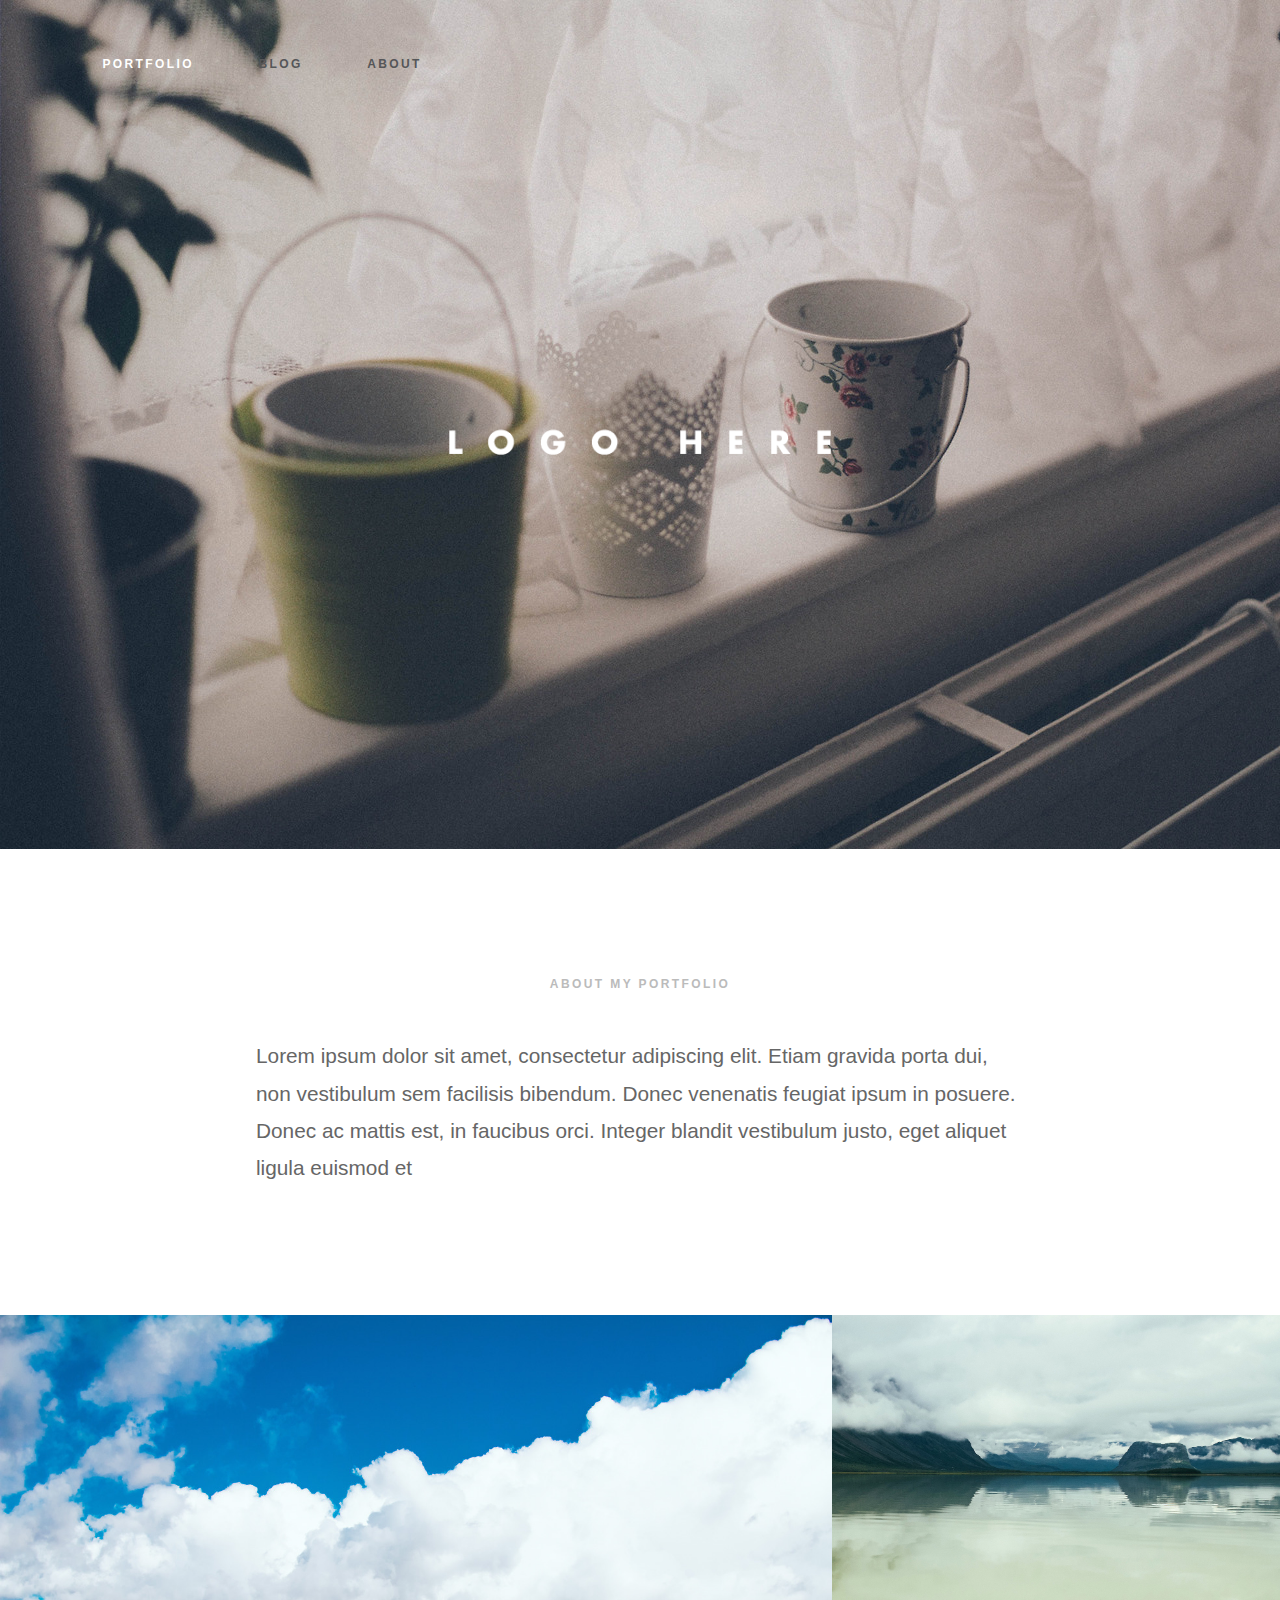
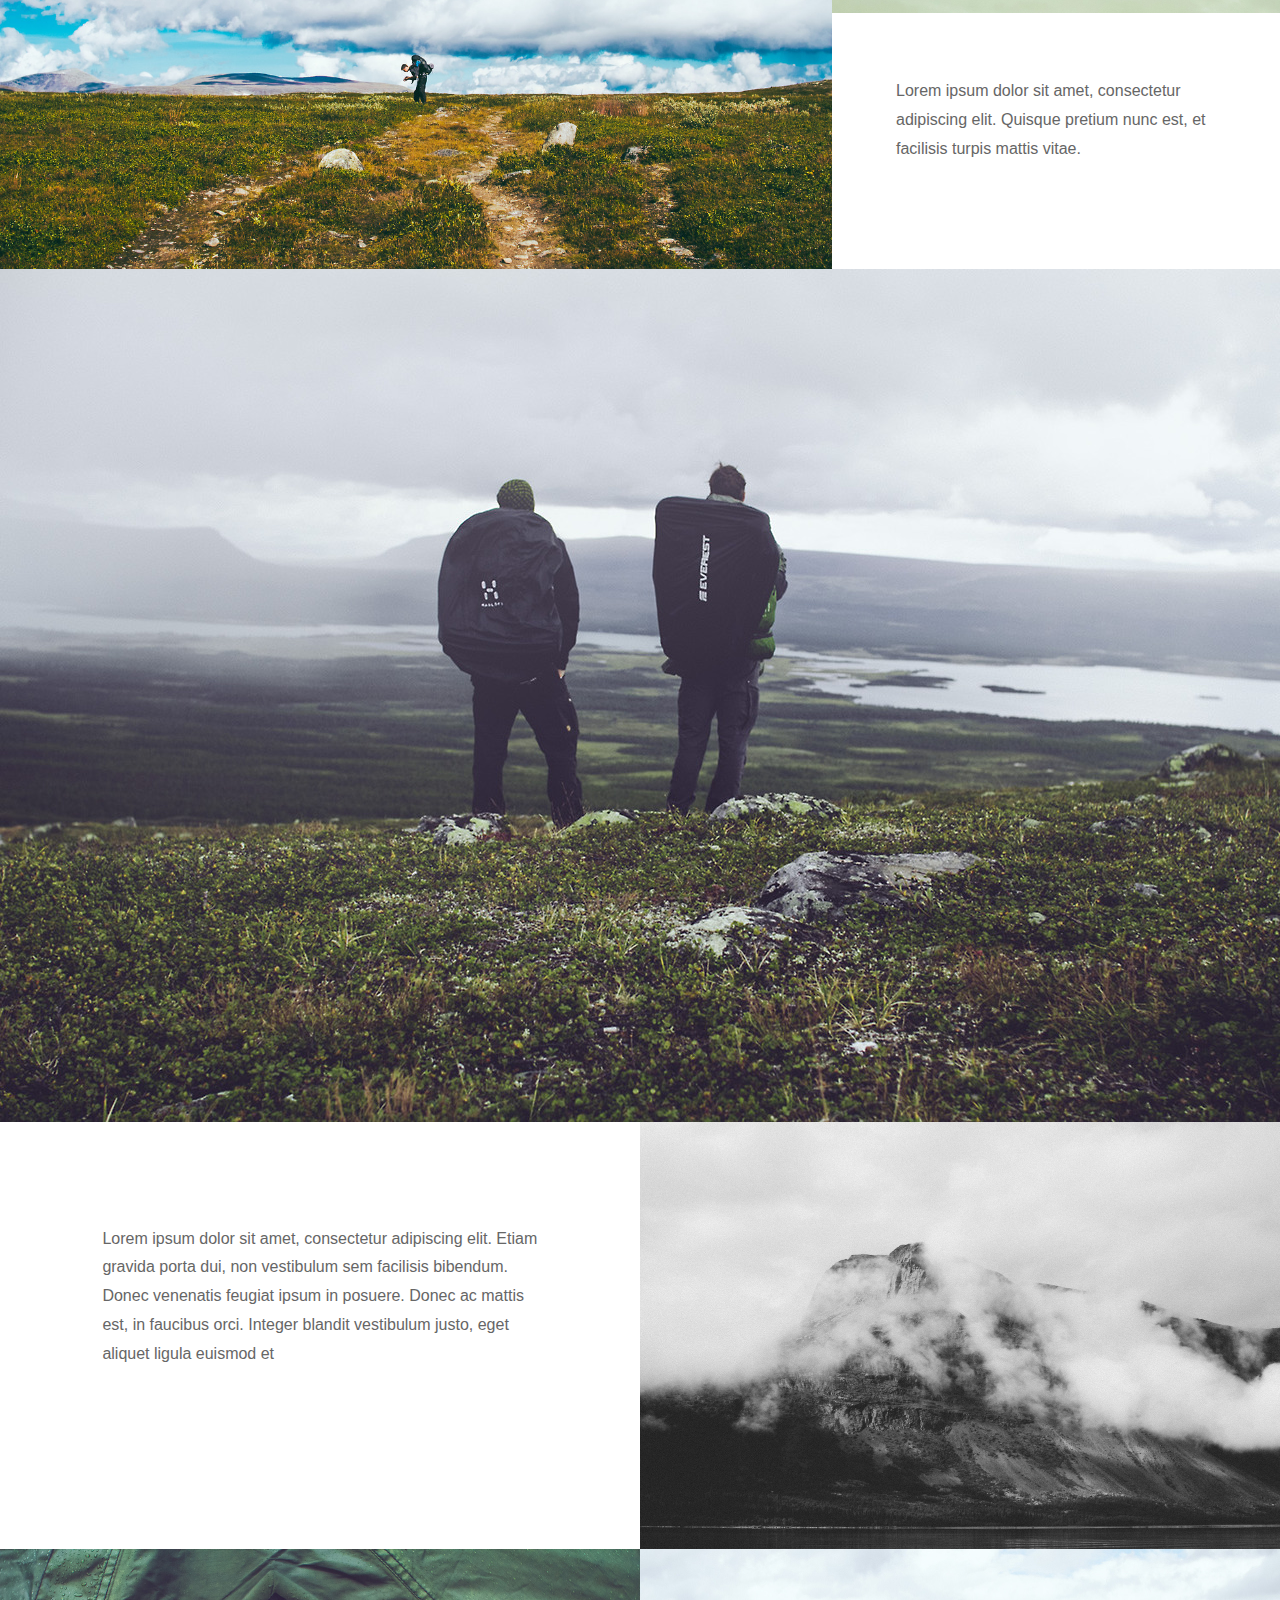
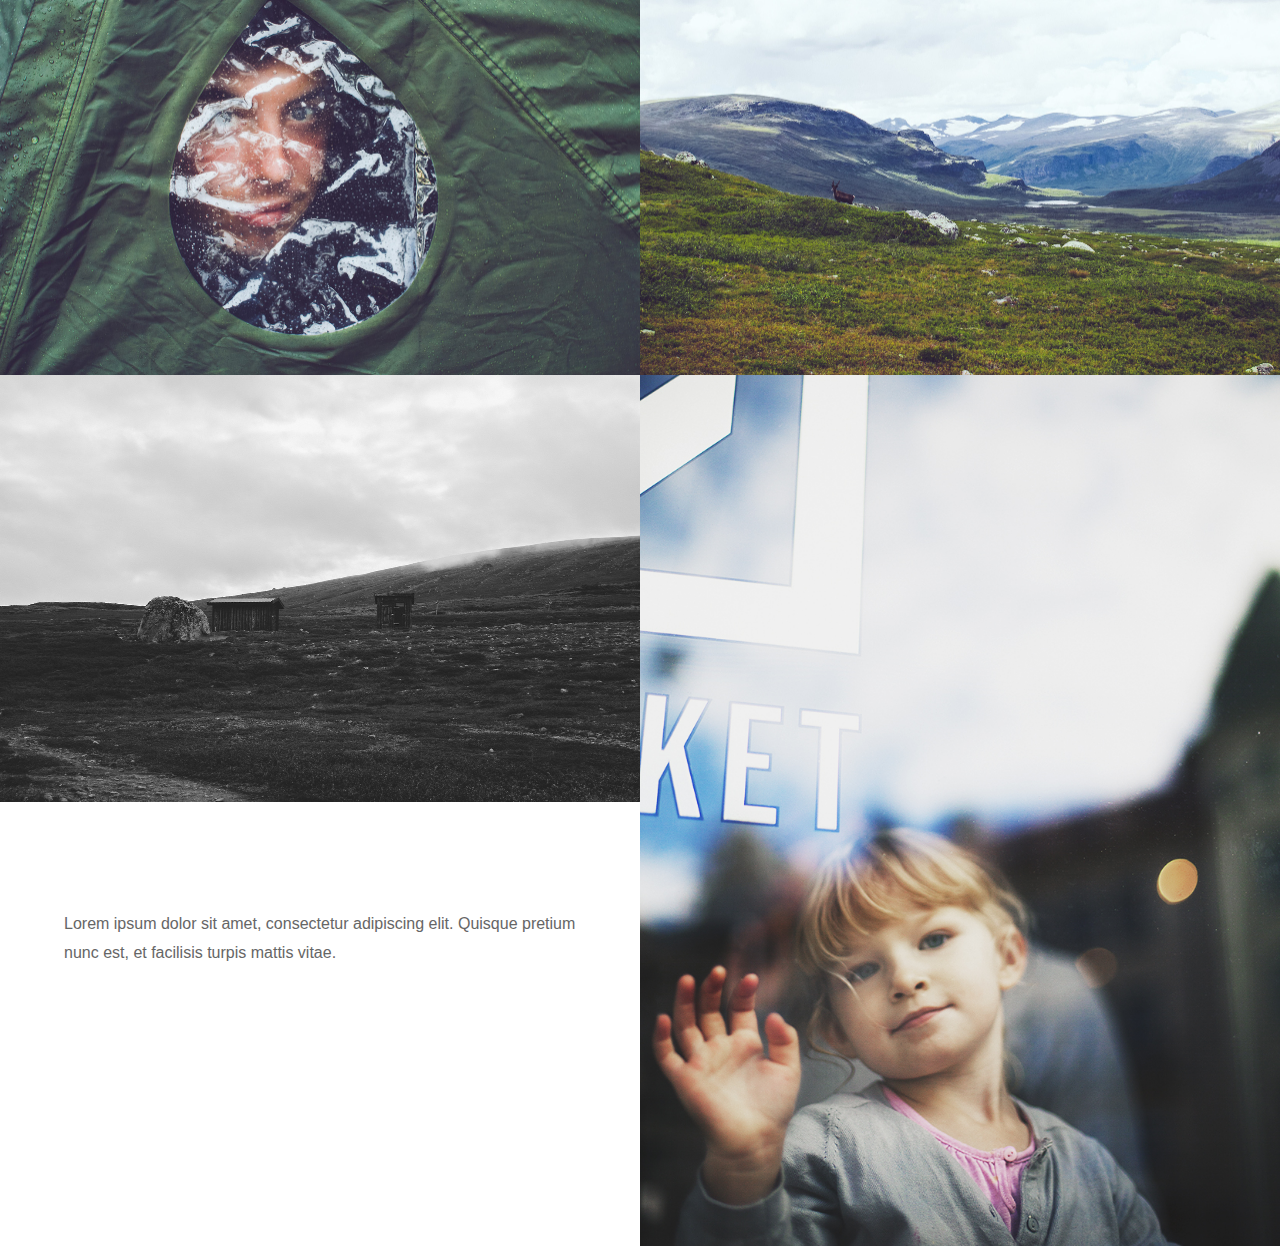
==== index.html @ d321130f "Revert 3227ead..3ee3bfa" ====
<!doctype html>
<html lang="en">
<head>
  <meta charset="utf-8">
  <title>Test</title>
  <meta name="description" content="">
  <meta name="author" content="">
  <link rel="stylesheet" href="css/style.css">
  <link rel="shortcut icon" href="">
  <link rel="apple-touch-icon" href="">
  <link rel="apple-touch-icon" sizes="72x72" href="">
  <link rel="apple-touch-icon" sizes="114x114" href="">
  <!--[if lt IE 9]>
  <script src="http://html5shiv.googlecode.com/svn/trunk/html5.js"></script>
  <![endif]-->
  <meta name="viewport" content="width=device-width" />
</head>
<body>

<nav id="site-navigation" class="main-navigation">
<ul class="nav-menu">
<li><a href="#" class="on">Portfolio</a></li>
<li><a href="#">Blog</a></li>
<li><a href="#">About</a></li>
</ul>
</nav><!-- #site-navigation -->


<div class="floatinglogo">
	<img src="img/logo.png" width="400" height="auto">
</div>


<img class="single" src="img/1.jpg">

<div class="text-full">
<h2>About my portfolio</h2>
<p>
Lorem ipsum dolor sit amet, consectetur adipiscing elit. Etiam gravida porta dui, non vestibulum sem facilisis bibendum. Donec venenatis feugiat ipsum in posuere. Donec ac mattis est, in faucibus orci. Integer blandit vestibulum justo, eget aliquet ligula euismod et
</p>
</div>

<div class="twothirds">
<img src="img/2.jpg">
</div>

<div class="onethird">
<img src="img/3.jpg">
</div>


<div class="text-onethird">
<p>Lorem ipsum dolor sit amet, consectetur adipiscing elit. Quisque pretium nunc est, et facilisis turpis mattis vitae. </p>
</div>

<img class="single" src="img/4.jpg">

<div class="text-half">
<p>
Lorem ipsum dolor sit amet, consectetur adipiscing elit. Etiam gravida porta dui, non vestibulum sem facilisis bibendum. Donec venenatis feugiat ipsum in posuere. Donec ac mattis est, in faucibus orci. Integer blandit vestibulum justo, eget aliquet ligula euismod et	
</p>
</div>


<div class="half">
<img src="img/5.jpg">
</div>
<div class="half">
<img src="img/6.jpg">
</div>
<div class="half">
<img src="img/7.jpg">
</div>
<div class="half">
<img src="img/8.jpg">
</div>

<div class="half">
<img src="img/9.jpg">
</div>

<div class="text-half2">
<p>Lorem ipsum dolor sit amet, consectetur adipiscing elit. Quisque pretium nunc est, et facilisis turpis mattis vitae. </p>
</div>

<script type="text/javascript" src="js/jquery-1.10.2.min.js"></script>
<script type="text/javascript">
$(".floatinglogo").delay(1000).animate({"opacity": "1"}, 700);

$(document).ready(function(){
    $(window).scroll(function(){
        if ($(window).scrollTop() > 50){
						$('.floatinglogo').stop().animate({'opacity':'0'},400);
        }
		else if ($(window).scrollTop() < 50){
						$('.floatinglogo').stop().animate({'opacity':'1'},200);
        }
    });
    
});
</script>

</body>
</html>
---- css/style.css ----
html, body, div, span, applet, object, iframe,
h1, h2, h3, h4, h5, h6, p, blockquote, pre,
a, abbr, acronym, address, big, cite, code,
del, dfn, em, font, ins, kbd, q, s, samp,
small, strike, strong, sub, sup, tt, var,
dl, dt, dd, ol, ul, li,
fieldset, form, label, legend,
table, caption, tbody, tfoot, thead, tr, th, td {
	border: 0;
	font-family: inherit;
	font-size: 100%;
	font-style: inherit;
	font-weight: inherit;
	margin: 0;
	outline: 0;
	padding: 0;
	vertical-align: baseline;
}
:focus {/* remember to define focus styles! */
	outline: 0;
}
body {
	font: 100% 'Helvetica Neue', Helvetica, Arial, sans-serif;
	color: #666;
	padding: 0 0em;
}

article, aside, details, figcaption, figure,
footer, header, hgroup, menu, nav, section {
	display: block;
}


/* =Global
----------------------------------------------- */

body, input, textarea {
	color: #666;
	border: 0;
}

ol, ul {
	list-style: none;
}
a img {
	border: 0;
}

img { max-width: 100%; height: auto; vertical-align:bottom; } 

/* Headings */
h1,h2,h3,h4,h5,h6 {
	clear: both;
} 

h1 {
	font-family: Helvetica, sans-serif;
	text-transform: uppercase;
	letter-spacing: 0.08em;
	text-align: left;
	color: #d7ec95;
	font-size: 170%;
	margin: 0 0 0.4em 0;
}

h2 {
	text-decoration: none;
	font-weight: bold;
	letter-spacing: 0.2em;
	font-size: 12px;
	color: #bbb;
	margin: 0% 0 6% 0;	
	text-transform: uppercase;
	text-align: center;
}


p {
	font-size: 100%;
	line-height: 1.8em;
	padding: 0 0em;
	margin: 0;
}

ul {
	list-style: none;
	}

span {
	font-size: 1em;
	color: #999; /* #bfbfbf */
}

.clear { clear: both;}


/* ----------------------- Links ----------------------- */

a {
	color: #cbab3d; /* gold */
	text-decoration: none;
}
a:focus,
a:active,
a:hover {
	color: #000;
	text-decoration: none;
}


/* ----------------------- Content ----------------------- */

.single {
	width: 100%;
	margin: 0;
}
.onethird {
	width: 35%;
	margin: 0;
	float: left;
}
.twothirds {
	width: 65%;
	margin: 0;
	float: left;
}
.half {
	width: 50%;
	margin: 0;
	float: left;
}


.text-full {
  height: auto;
  width: 60%;
  margin: 0 auto;
  clear: both;
  padding: 10% 0;
  font-size: 130%;
}

.text-onethird {
  height: 200px;
  width: 35%;
  padding: 5%;
  float: left;
}

.text-half {
  height: 300px;
  width: 50%;
  background-color: transparent;
  padding: 8%;
  float: left;
}

.text-center {
  width: 80%;
  height: 30%;
  overflow: auto;
  margin: auto;
  position: absolute;
  top: 0; left: 0; bottom: 0; right: 0;
}

.text-half2 {
	margin: -400px 0 0 0;
	height: 300px;
	width: 50%;
	padding: 5%;
	float: left;
	background-color: transparent;
}


/* ----------------------- Logo ----------------------- */

.floatinglogo {
	position: absolute;
	margin: -48px 0 0 -200px; /* -16.8% */
	top: 48%;
	left: 50%;
    animation: fadein 2s;
    -moz-animation: fadein 2s; /* Firefox */
    -webkit-animation: fadein 2s; /* Safari and Chrome */
    -o-animation: fadein 2s; /* Opera */

}
@keyframes fadein {
    from {
        opacity:0;
    }
    to {
        opacity:1;
    }
}
@-moz-keyframes fadein { /* Firefox */
    from {
        opacity:0;
    }
    to {
        opacity:1;
    }
}
@-webkit-keyframes fadein { /* Safari and Chrome */
    from {
        opacity:0;
    }
    to {
        opacity:1;
    }
}
@-o-keyframes fadein { /* Opera */
    from {
        opacity:0;
    }
    to {
        opacity: 1;
    }
}

	
/* ----------------------- Navigation ----------------------- */


.main-navigation {
		position: absolute;
		top: 6%;
		left: 8%;
		margin: 0 auto;
		width: auto;
		}

	.main-navigation ul.nav-menu,
	.main-navigation div.nav-menu > ul {
		border-bottom: 0px solid #ededed;
		border-top: 0px solid #ededed;
		display: inline-block !important;
		text-align: left;
		width: 100%;
	}
	.main-navigation ul {
		margin: 0;
		text-indent: 0;
	}
	.main-navigation li a,
	.main-navigation li {
		display: inline-block;
		text-decoration: none;
		font-weight: bold;
		font-family: helvetica, arial, "Open Sans", sans-serif;
		letter-spacing: 0.2em;
		font-size: 12px;
	}
	.main-navigation li a {
		border-bottom: 0;
		color: #555658;  
		text-transform: uppercase;
		white-space: nowrap;
		-o-transition:.25s;
		-ms-transition:.25s;
		-moz-transition:.25s;
		-webkit-transition:.25s;
	}
	.main-navigation li a:hover {
		color: #fff;
	}
	
	.main-navigation li a.on	 {
	color: #fff;
	}
	
	.main-navigation li {
		margin: 0 60px 0 0;
		position: relative;
	}
	.main-navigation li ul {
		display: none;
		margin: 0;
		padding: 0;
		position: absolute;
		top: 100%;
		z-index: 1;
	}
	.main-navigation li ul ul {
		top: 0;
		left: 100%;
	}
	.main-navigation ul li:hover > ul {
		border-left: 0;
		display: block;
	}
	.main-navigation li ul li a {
		display: block;
		padding: 8px 10px;
		padding: 0.571428571rem 0.714285714rem;
		width: 180px;
		width: 12.85714286rem;
		white-space: normal;
	}
	.main-navigation li ul li a:hover {
		background: #e3e3e3;
		color: #444;
	}
	.main-navigation .current-menu-item > a,
	.main-navigation .current-menu-ancestor > a,
	.main-navigation .current_page_item > a,
	.main-navigation .current_page_ancestor > a {
		color: #fff; /* #cbab3d */
		font-weight: bold;
	}






/* ----------------------- Links ----------------------- */

* {
  -webkit-box-sizing: border-box;
  -moz-box-sizing: border-box;
  -ms-box-sizing: border-box;
  box-sizing: border-box;
}









/* --------------- Responsive Structure ---------------- */


@media screen and (max-width: 480px) { /* 480 */

.onethird {
	width: 100%;
	margin: 0;
	float: left;
}
.twothirds {
	width: 100%;
	margin: 0;
	float: left;
}
.half {
	width: 100%;
	margin: 0;
	float: left;
}

.text-full {
  height: auto;
  width: 80%;
  margin: 0 auto;
  clear: both;
  padding: 20% 0;
  font-size: 100%;
}
.text-onethird {
  height: auto;
  width: 100%;
  padding: 8%;
  float: left;
}
.text-half {
  height: auto;
  width: 100%;
  background-color: transparent;
  padding: 8%;
  float: left;
}
.text-half2 {
	margin: 0px 0 0 0;
	width: 100%;
	padding: 8%;
	float: left;
}

.floatinglogo {
	display: none;

}


.main-navigation {
		display: none;
		position: absolute;
		top: 6%;
		left: 10%;
		margin: 0 auto;
		width: auto;
		}

} /* end media query */

@media screen and (min-width: 481px) and (max-width: 900px) { /* 768 */

.onethird {
	width: 50%;
	margin: 0;
	float: left;
}
.twothirds {
	width: 50%;
	margin: 0;
	float: left;
}
.half {
	width: 50%;
	margin: 0;
	float: left;
}

.text-full {
  height: auto;
  width: 85%;
  margin: 0 auto;
  clear: both;
  padding: 15% 0;
  font-size: 140%;
}	

.text-half2 {
	margin: 0px 0 0 0;
	height: auto;
	width: 100%;
	padding: 8%;
	float: left;
}

.floatinglogo {
display: none;
	position: absolute;
	top: 38%;
	left: 55%;
	width: 40%;
}

} /* end media query */


@media screen and (min-width: 1280px) and (max-width: 1440px) {

.single {
	width: 100%;
	margin: 0 auto;
}

}
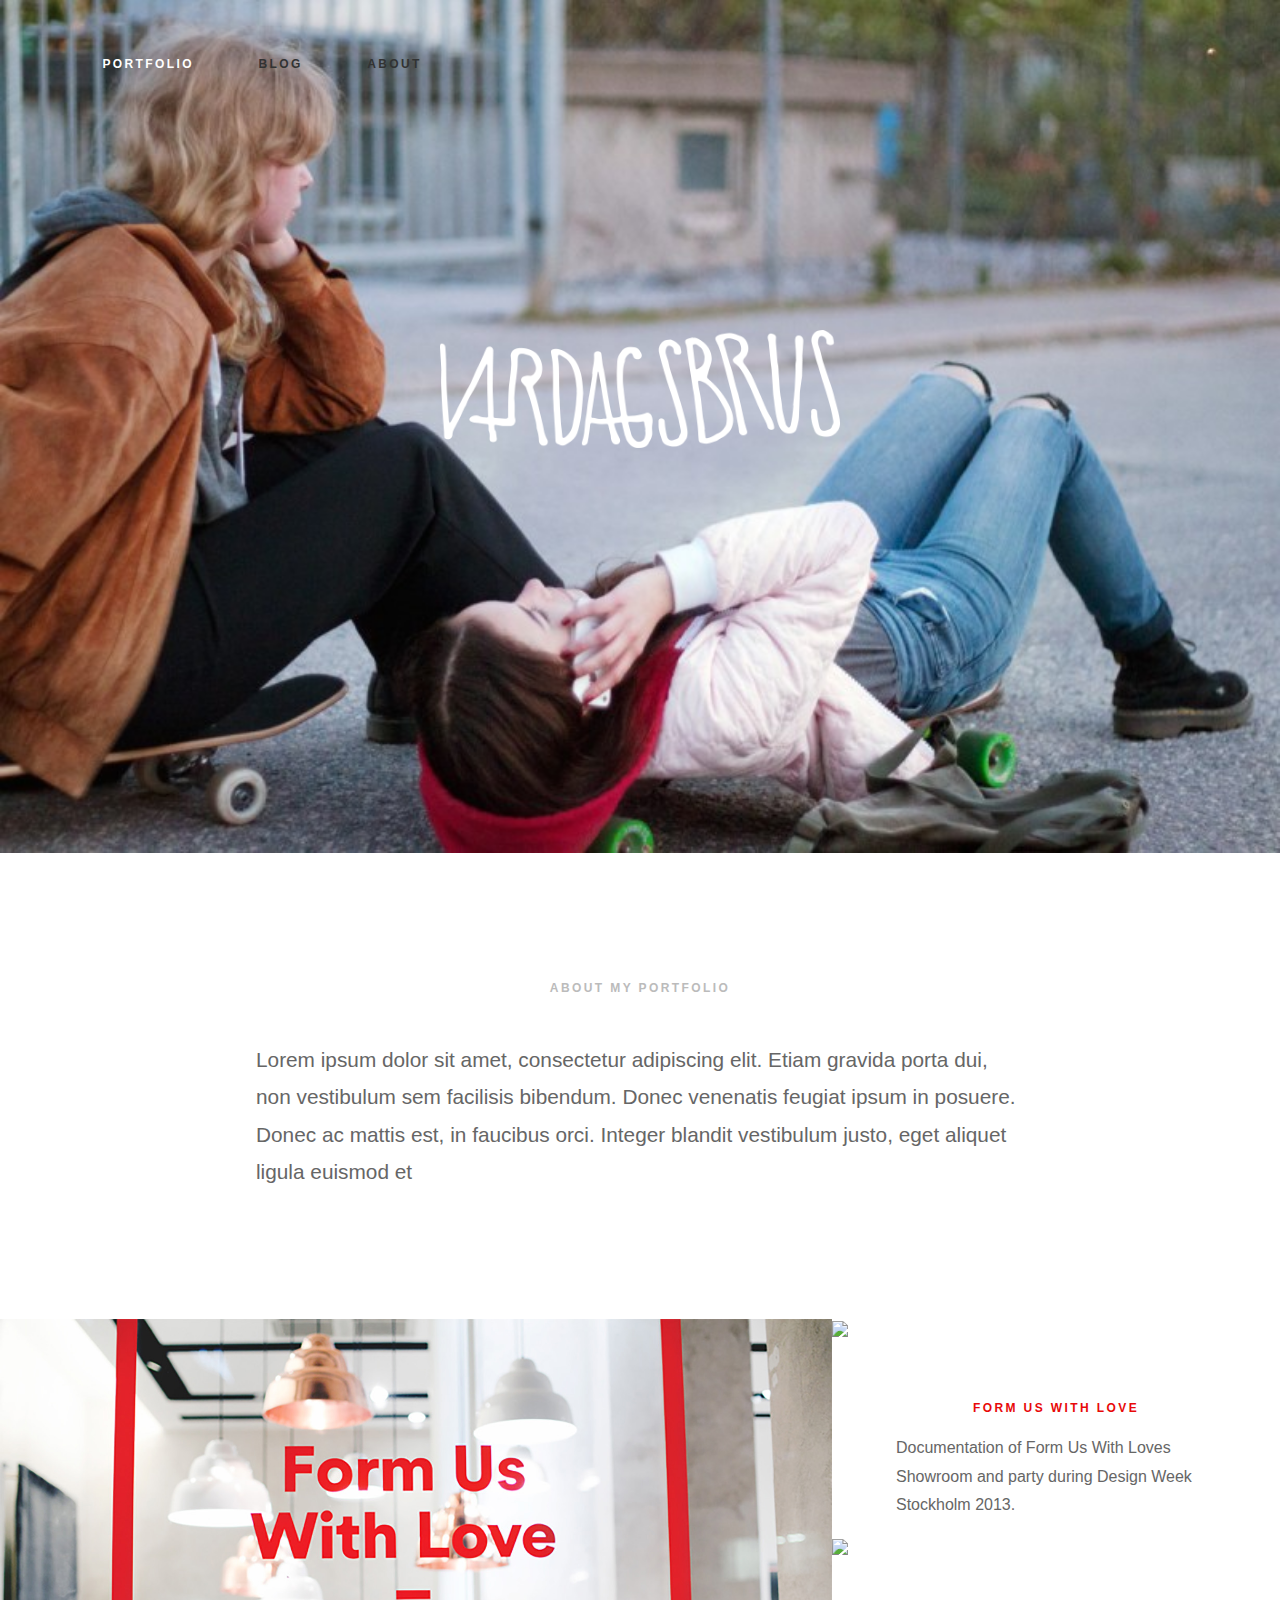
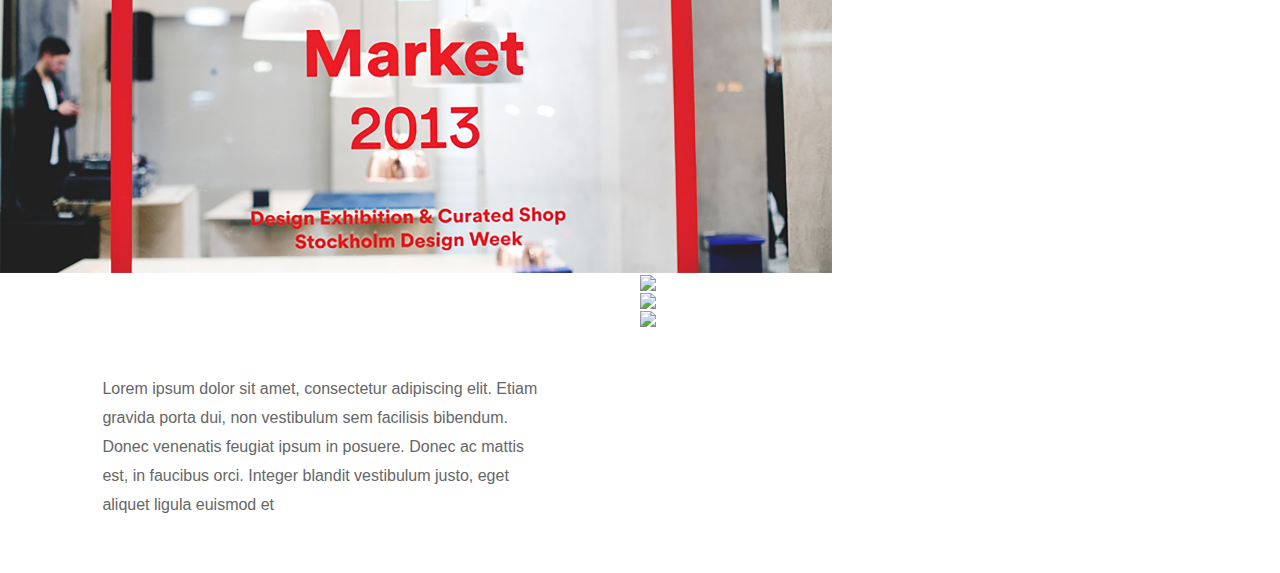
==== commit d1890094: "From temp pics to real photos" ====
--- a/index.html
+++ b/index.html
@@ -25,13 +25,12 @@
 </ul>
 </nav><!-- #site-navigation -->
 
-
 <div class="floatinglogo">
-	<img src="img/logo.png" width="400" height="auto">
+	<img src="img/vardagsbrus_logo_01.png" width="400" height="auto">
 </div>
 
 
-<img class="single" src="img/1.jpg">
+<img class="single" src="img/main4.jpg">
 
 <div class="text-full">
 <h2>About my portfolio</h2>
@@ -41,19 +40,20 @@
 </div>
 
 <div class="twothirds">
-<img src="img/2.jpg">
+<img src="img/formuswithlove_scaled.jpg">
 </div>
 
 <div class="onethird">
-<img src="img/3.jpg">
+<img src="http://www.fridasalomonsson.com/blog/wp-content/uploads/2013/02/MG_5559C.jpg">
 </div>
 
 
 <div class="text-onethird">
-<p>Lorem ipsum dolor sit amet, consectetur adipiscing elit. Quisque pretium nunc est, et facilisis turpis mattis vitae. </p>
+<h2 style="color: #e80909;">Form Us With Love</h2>
+<p>Documentation of Form Us With Loves Showroom and party during Design Week Stockholm 2013.</p>
 </div>
 
-<img class="single" src="img/4.jpg">
+<img class="single" src="http://www.fridasalomonsson.com/blog/wp-content/uploads/2013/02/MG_5734C.jpg">
 
 <div class="text-half">
 <p>
@@ -63,25 +63,21 @@
 
 
 <div class="half">
-<img src="img/5.jpg">
+<img src="http://www.fridasalomonsson.com/blog/wp-content/uploads/2013/02/Form_Us_With_Love2.jpg">
 </div>
 <div class="half">
-<img src="img/6.jpg">
+<img src="http://www.fridasalomonsson.com/blog/wp-content/uploads/2013/02/MG_5581C.jpg">
 </div>
 <div class="half">
-<img src="img/7.jpg">
-</div>
-<div class="half">
-<img src="img/8.jpg">
+<img src="http://www.fridasalomonsson.com/blog/wp-content/uploads/2013/02/MG_5498C.jpg">
 </div>
 
-<div class="half">
-<img src="img/9.jpg">
-</div>
-
+<!--
 <div class="text-half2">
 <p>Lorem ipsum dolor sit amet, consectetur adipiscing elit. Quisque pretium nunc est, et facilisis turpis mattis vitae. </p>
 </div>
+-->
+
 
 <script type="text/javascript" src="js/jquery-1.10.2.min.js"></script>
 <script type="text/javascript">
--- a/css/style.css
+++ b/css/style.css
@@ -63,6 +63,7 @@
 	margin: 0 0 0.4em 0;
 }
 
+
 h2 {
 	text-decoration: none;
 	font-weight: bold;
@@ -108,6 +109,21 @@
 }
 
 
+/* ----------------------- Arrows ----------------------- */
+
+
+.arrow_left {
+	position: relative;
+	top: 21em;
+	left: 63.5%;
+	background: url('../img/arrow_left.png') no-repeat;
+	width: 18px;
+	height: 35px;
+	z-index: 1000;
+}
+
+
+
 /* ----------------------- Content ----------------------- */
 
 .single {
@@ -165,21 +181,19 @@
 }
 
 .text-half2 {
-	margin: -400px 0 0 0;
+	margin: 0px 0 0 0;
 	height: 300px;
 	width: 50%;
 	padding: 5%;
 	float: left;
 	background-color: transparent;
 }
-
-
 /* ----------------------- Logo ----------------------- */
 
 .floatinglogo {
 	position: absolute;
 	margin: -48px 0 0 -200px; /* -16.8% */
-	top: 48%;
+	top: 42%;
 	left: 50%;
     animation: fadein 2s;
     -moz-animation: fadein 2s; /* Firefox */
@@ -255,7 +269,7 @@
 	}
 	.main-navigation li a {
 		border-bottom: 0;
-		color: #555658;  
+		color: #323333;  /* #555658 */
 		text-transform: uppercase;
 		white-space: nowrap;
 		-o-transition:.25s;
@@ -442,6 +456,11 @@
 	width: 40%;
 }
 
+.arrow_left {
+	display: none;
+	}
+
+
 } /* end media query */
 
 
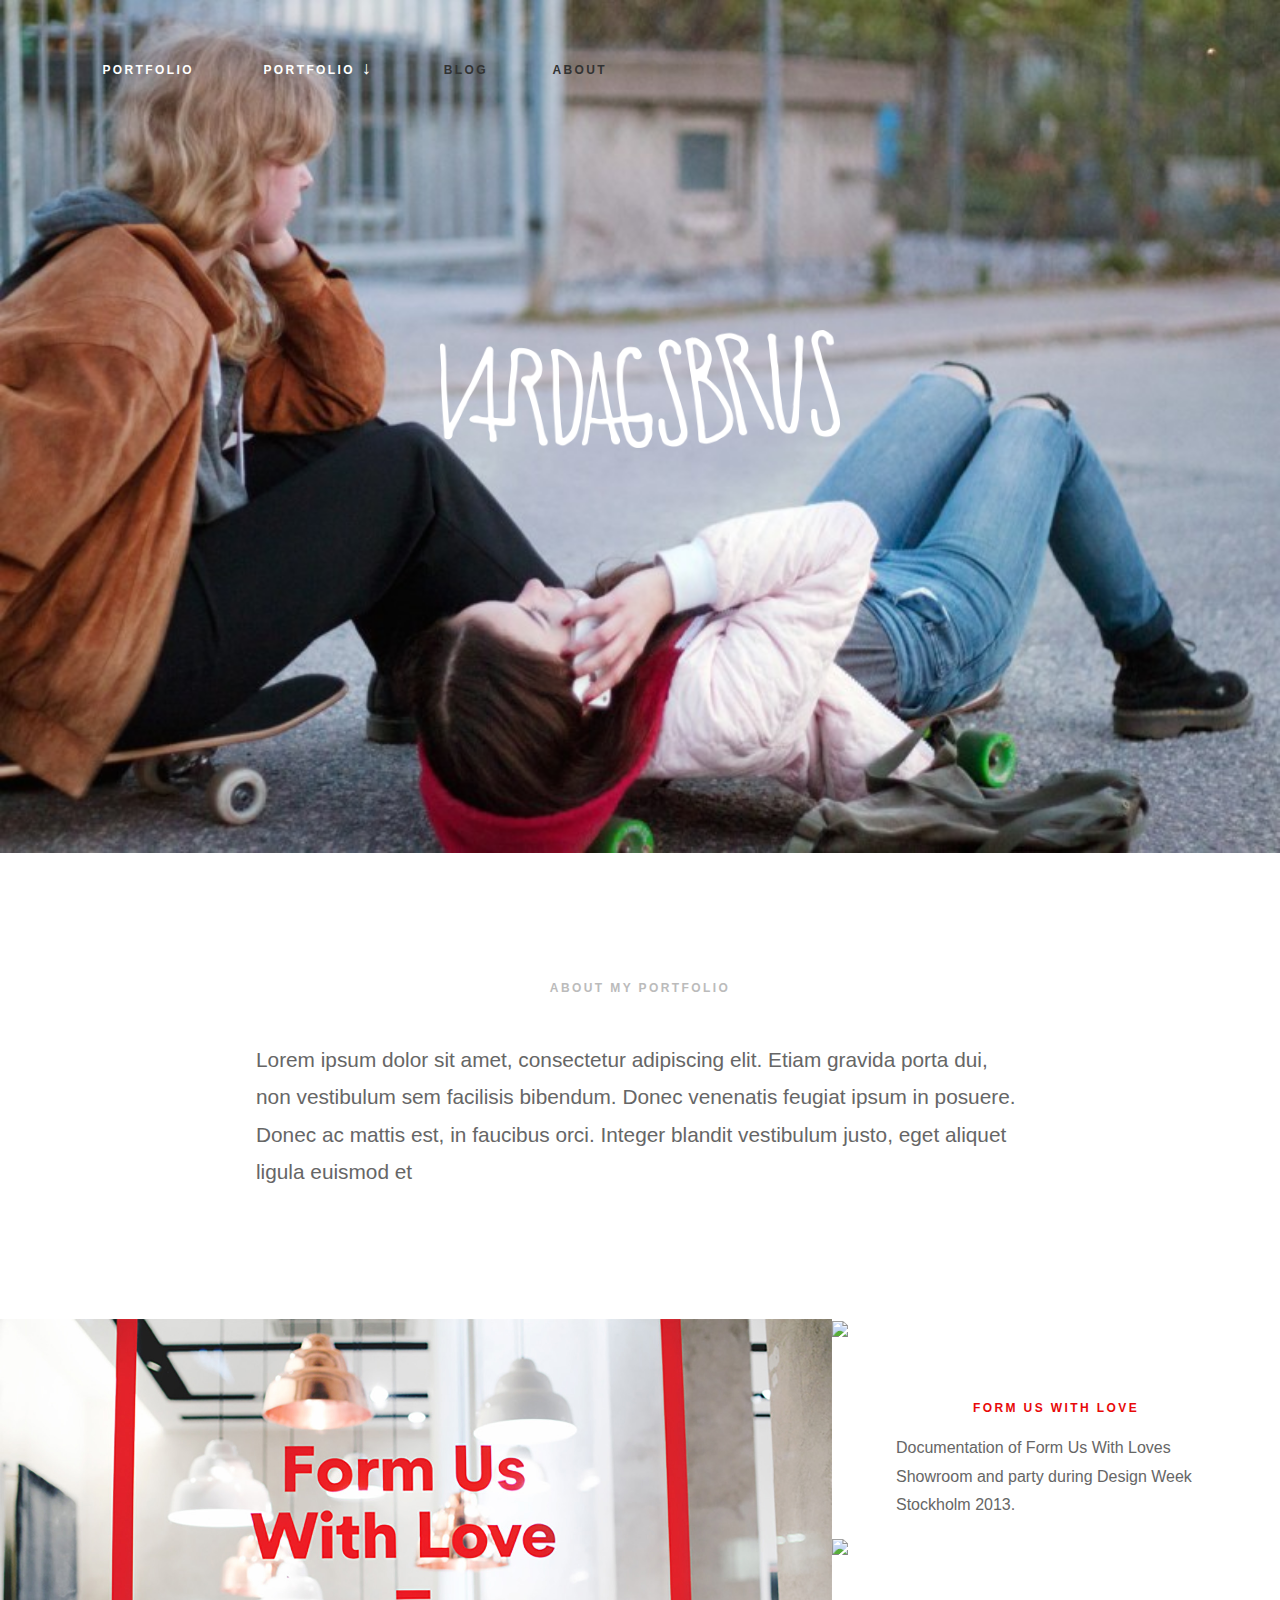
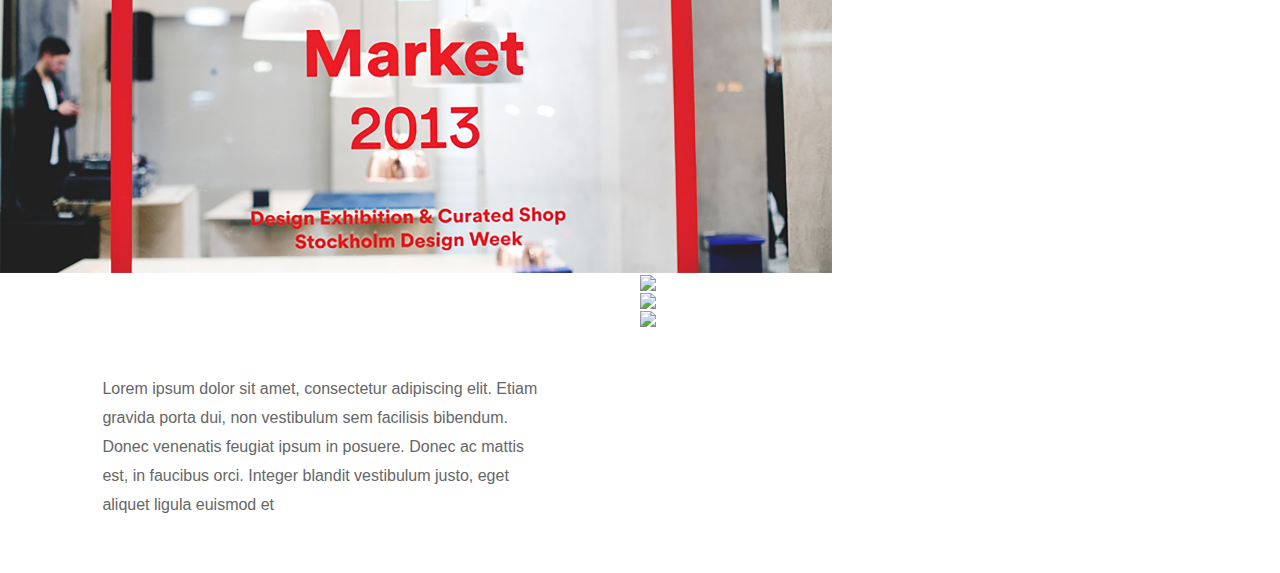
==== commit b6d4fd0d: "Added projects dropdown" ====
--- a/index.html
+++ b/index.html
@@ -14,12 +14,18 @@
   <script src="http://html5shiv.googlecode.com/svn/trunk/html5.js"></script>
   <![endif]-->
   <meta name="viewport" content="width=device-width" />
+  <link type="text/css" rel="stylesheet" href="css/jquery.dropdown.css" />
+  <script type="text/javascript" src="js/jquery-1.10.2.min.js"></script>
+  <script type="text/javascript" src="js/jquery.dropdown.js"></script>
+  
 </head>
 <body>
+
 
 <nav id="site-navigation" class="main-navigation">
 <ul class="nav-menu">
 <li><a href="#" class="on">Portfolio</a></li>
+<li class="dropdown-link" data-dropdown="#dropdown-3"><span>Portfolio</span></li>
 <li><a href="#">Blog</a></li>
 <li><a href="#">About</a></li>
 </ul>
@@ -79,7 +85,6 @@
 -->
 
 
-<script type="text/javascript" src="js/jquery-1.10.2.min.js"></script>
 <script type="text/javascript">
 $(".floatinglogo").delay(1000).animate({"opacity": "1"}, 700);
 
@@ -96,5 +101,19 @@
 });
 </script>
 
+<div id="dropdown-3" class="dropdown dropdown-tip dropdown-scroll">
+		<ul class="dropdown-menu">
+			<li><a href="#"><div class="project-title-wrap">Personal favourites</div><img src="img/main4.jpg" width="280" height="184"></a></li>
+			<li><a href="#"><div class="project-title-wrap">Form us with love</div><img src="http://www.fridasalomonsson.com/blog/wp-content/uploads/2013/02/MG_5734C.jpg" width="280" height="auto"></a></li>
+			<li><a href="#"><div class="project-title-wrap">Project 2</div><img src="img/main1.jpg" width="280" height="auto"></a></li>
+			<li><a href="#"><div class="project-title-wrap">Project 3</div><img src="img/main3.jpg" width="280" height="auto"></a></li>
+			<li><a href="#"><div class="project-title-wrap">Project 4</div><img src="img/main2.jpg" width="280" height="auto"></a></li>
+			<li><a href="#"><div class="project-title-wrap">Project 5</div><img src="img/main4.jpg" width="280" height="auto"></a></li>
+			<li><a href="#"><div class="project-title-wrap">Project 6</div><img src="img/main1.jpg" width="280" height="auto"></a></li>
+			<!--<li class="dropdown-divider"></li>-->
+
+		</ul>
+	</div>	
+
 </body>
 </html>
--- a/css/style.css
+++ b/css/style.css
@@ -89,7 +89,7 @@
 
 span {
 	font-size: 1em;
-	color: #999; /* #bfbfbf */
+	color: #FFF; /* #bfbfbf */
 }
 
 .clear { clear: both;}
@@ -413,7 +413,7 @@
 
 } /* end media query */
 
-@media screen and (min-width: 481px) and (max-width: 900px) { /* 768 */
+@media screen and (min-width: 481px) and (max-width: 960px) { /* 768 */
 
 .onethird {
 	width: 50%;
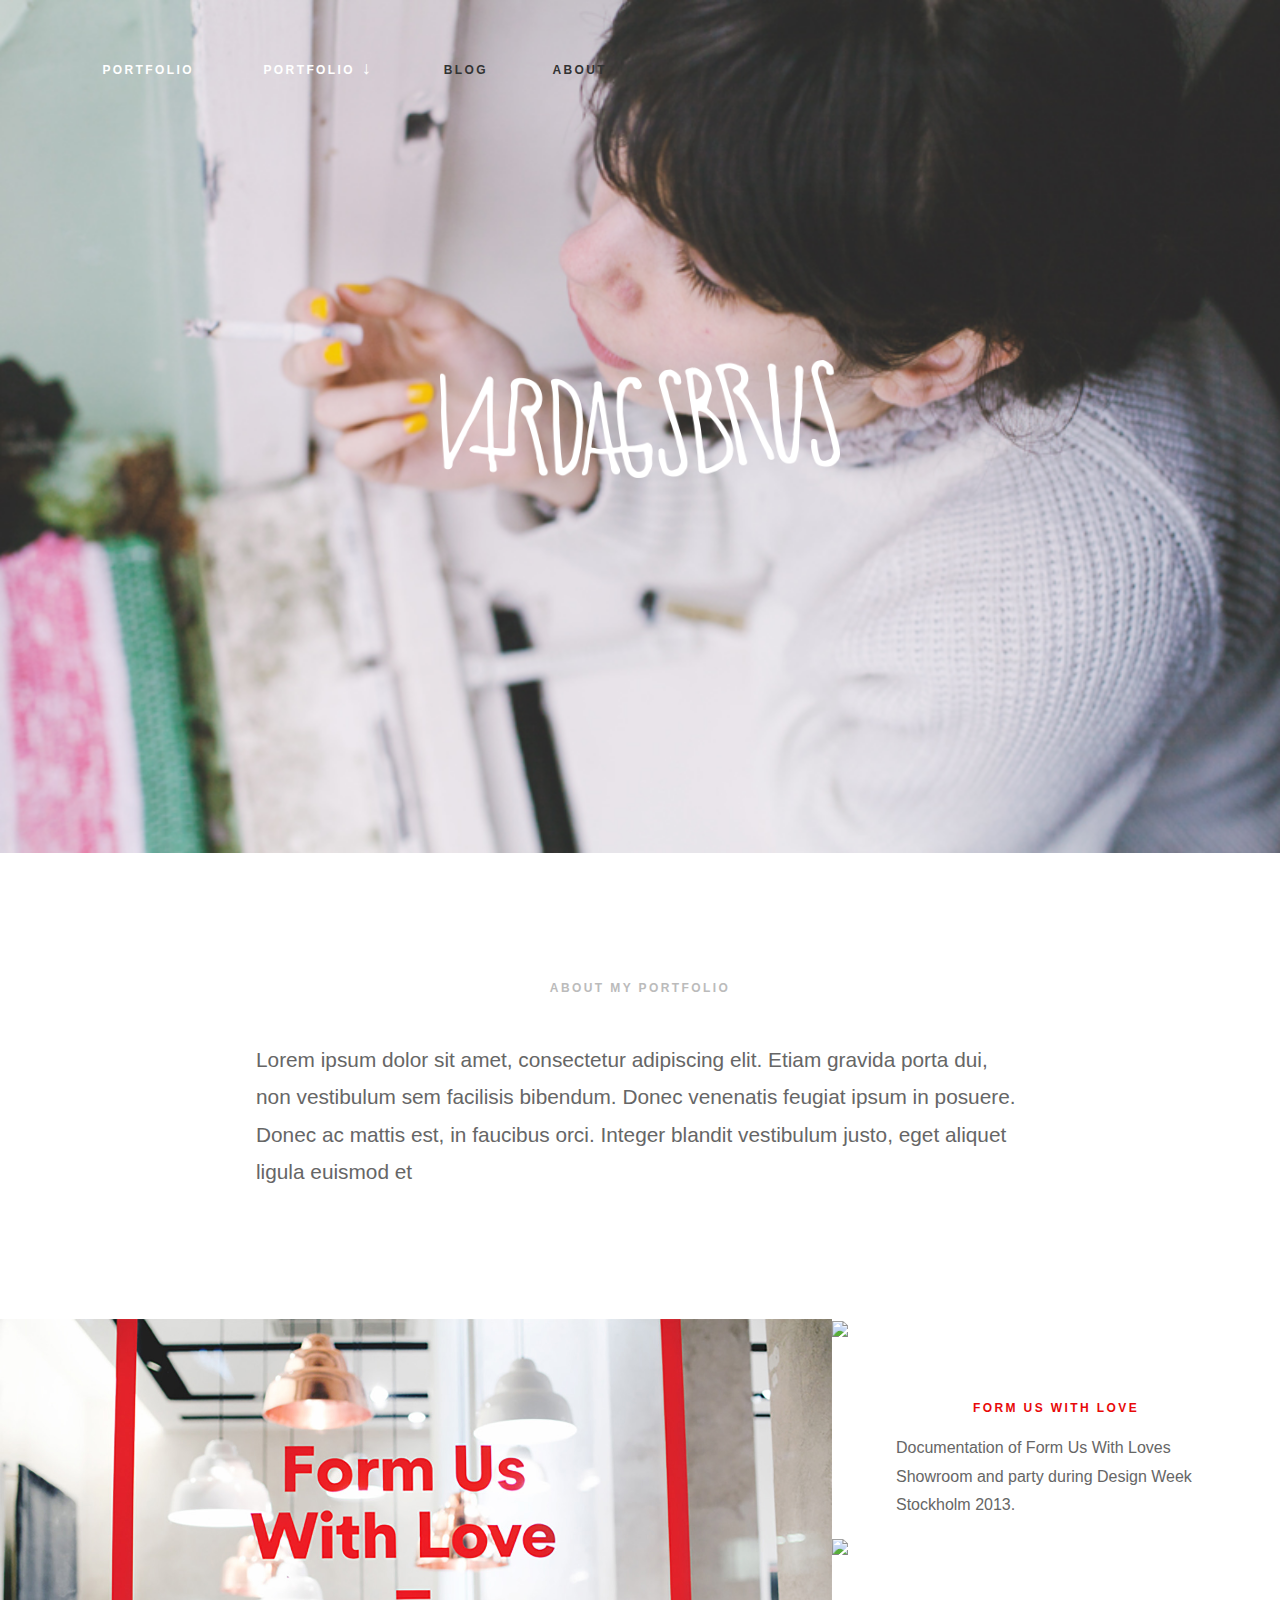
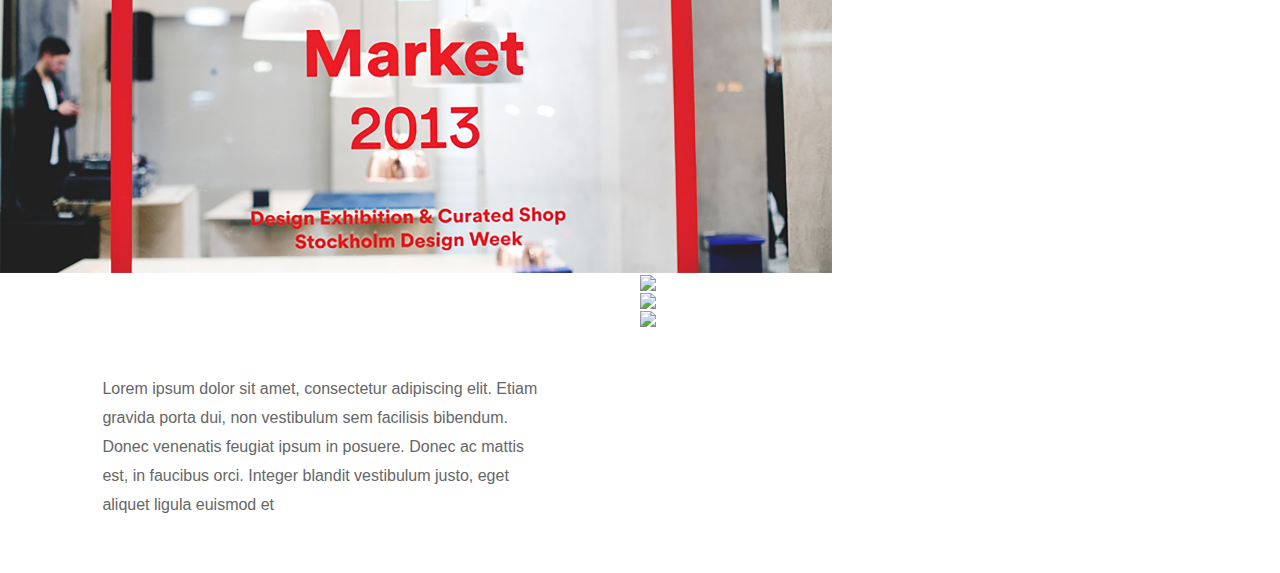
==== commit 0c4ff523: "Changed content in Portfolio dropdown" ====
--- a/index.html
+++ b/index.html
@@ -36,7 +36,7 @@
 </div>
 
 
-<img class="single" src="img/main4.jpg">
+<img class="single" src="img/main3.jpg">
 
 <div class="text-full">
 <h2>About my portfolio</h2>
@@ -103,13 +103,13 @@
 
 <div id="dropdown-3" class="dropdown dropdown-tip dropdown-scroll">
 		<ul class="dropdown-menu">
-			<li><a href="#"><div class="project-title-wrap">Personal favourites</div><img src="img/main4.jpg" width="280" height="184"></a></li>
+			<li><a href="#"><div class="project-title-wrap">Personal favourites</div><img src="img/main3.jpg" width="280" height="auto"></a></li>
 			<li><a href="#"><div class="project-title-wrap">Form us with love</div><img src="http://www.fridasalomonsson.com/blog/wp-content/uploads/2013/02/MG_5734C.jpg" width="280" height="auto"></a></li>
-			<li><a href="#"><div class="project-title-wrap">Project 2</div><img src="img/main1.jpg" width="280" height="auto"></a></li>
-			<li><a href="#"><div class="project-title-wrap">Project 3</div><img src="img/main3.jpg" width="280" height="auto"></a></li>
-			<li><a href="#"><div class="project-title-wrap">Project 4</div><img src="img/main2.jpg" width="280" height="auto"></a></li>
-			<li><a href="#"><div class="project-title-wrap">Project 5</div><img src="img/main4.jpg" width="280" height="auto"></a></li>
-			<li><a href="#"><div class="project-title-wrap">Project 6</div><img src="img/main1.jpg" width="280" height="auto"></a></li>
+			<li><a href="#"><div class="project-title-wrap">Bonniers Konsthall</div><img src="http://payload227.cargocollective.com/1/13/445585/6857753/jenny_wilson_frida_vega_salomonsson_o.jpg" width="280" height="auto"></a></li>
+			<li><a href="#"><div class="project-title-wrap">Project 3</div><img src="img/main4.jpg" width="280" height="auto"></a></li>
+			<li><a href="#"><div class="project-title-wrap">Project 4</div><img src="img/main1.jpg" width="280" height="auto"></a></li>
+			<li><a href="#"><div class="project-title-wrap">Project 5</div><img src="img/main3.jpg" width="280" height="auto"></a></li>
+			<li><a href="#"><div class="project-title-wrap">Project 6</div><img src="img/main2.jpg" width="280" height="auto"></a></li>
 			<!--<li class="dropdown-divider"></li>-->
 
 		</ul>
--- a/css/style.css
+++ b/css/style.css
@@ -192,8 +192,8 @@
 
 .floatinglogo {
 	position: absolute;
-	margin: -48px 0 0 -200px; /* -16.8% */
-	top: 42%;
+	margin: 0px 0 0 -200px; /* -16.8% */
+	top: 40%;
 	left: 50%;
     animation: fadein 2s;
     -moz-animation: fadein 2s; /* Firefox */
@@ -449,7 +449,7 @@
 }
 
 .floatinglogo {
-display: none;
+	display: none;
 	position: absolute;
 	top: 38%;
 	left: 55%;
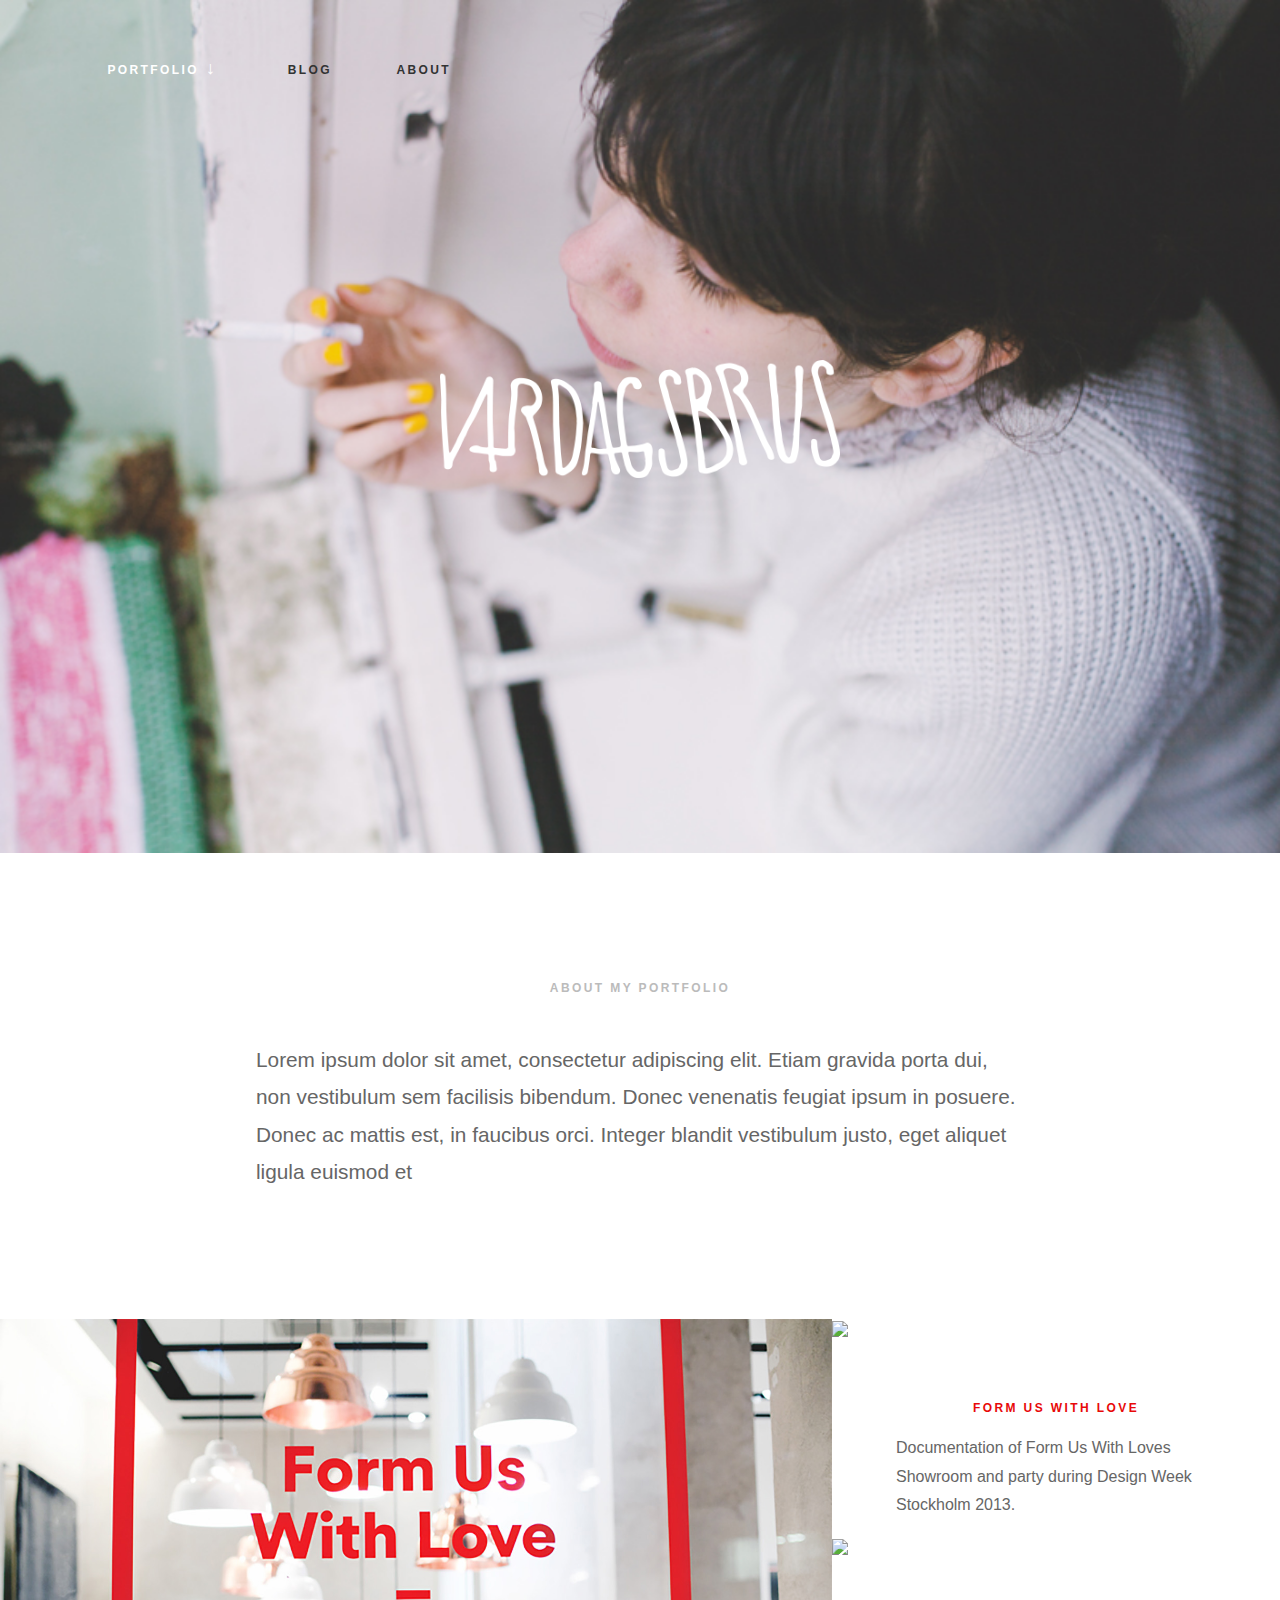
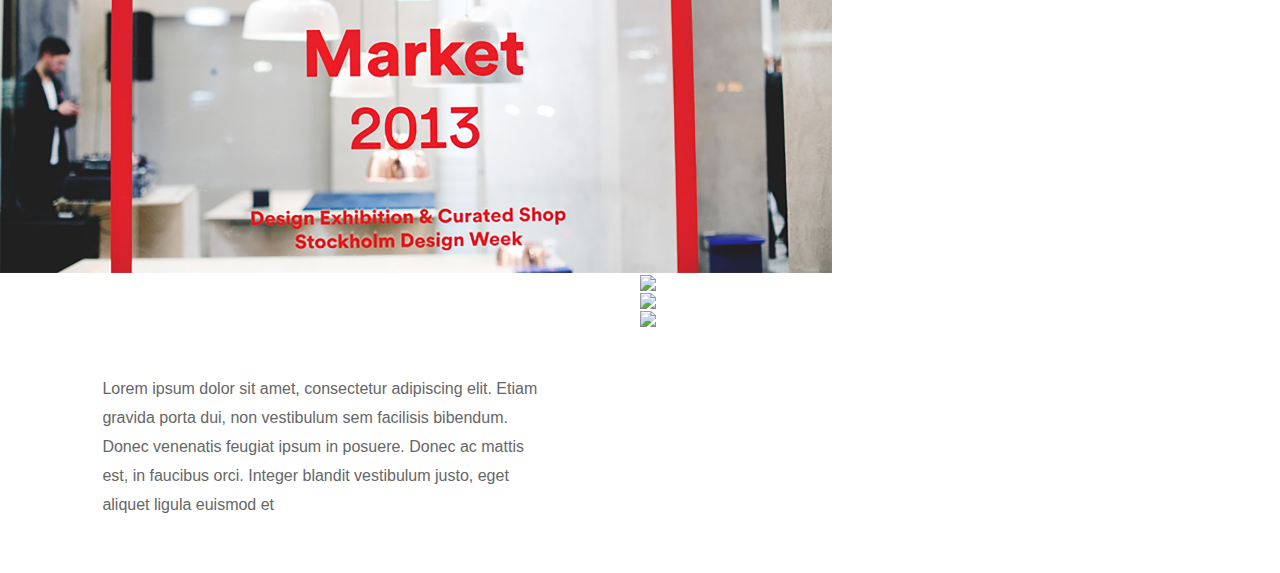
==== commit 50956a0b: "Removed unnecessary link in nav" ====
--- a/index.html
+++ b/index.html
@@ -24,7 +24,6 @@
 
 <nav id="site-navigation" class="main-navigation">
 <ul class="nav-menu">
-<li><a href="#" class="on">Portfolio</a></li>
 <li class="dropdown-link" data-dropdown="#dropdown-3"><span>Portfolio</span></li>
 <li><a href="#">Blog</a></li>
 <li><a href="#">About</a></li>
@@ -106,10 +105,10 @@
 			<li><a href="#"><div class="project-title-wrap">Personal favourites</div><img src="img/main3.jpg" width="280" height="auto"></a></li>
 			<li><a href="#"><div class="project-title-wrap">Form us with love</div><img src="http://www.fridasalomonsson.com/blog/wp-content/uploads/2013/02/MG_5734C.jpg" width="280" height="auto"></a></li>
 			<li><a href="#"><div class="project-title-wrap">Bonniers Konsthall</div><img src="http://payload227.cargocollective.com/1/13/445585/6857753/jenny_wilson_frida_vega_salomonsson_o.jpg" width="280" height="auto"></a></li>
-			<li><a href="#"><div class="project-title-wrap">Project 3</div><img src="img/main4.jpg" width="280" height="auto"></a></li>
-			<li><a href="#"><div class="project-title-wrap">Project 4</div><img src="img/main1.jpg" width="280" height="auto"></a></li>
-			<li><a href="#"><div class="project-title-wrap">Project 5</div><img src="img/main3.jpg" width="280" height="auto"></a></li>
-			<li><a href="#"><div class="project-title-wrap">Project 6</div><img src="img/main2.jpg" width="280" height="auto"></a></li>
+			<li><a href="#"><div class="project-title-wrap">Project 4</div><img src="img/main4.jpg" width="280" height="auto"></a></li>
+			<li><a href="#"><div class="project-title-wrap">Project 5</div><img src="img/main1.jpg" width="280" height="auto"></a></li>
+			<li><a href="#"><div class="project-title-wrap">Project 6</div><img src="img/main3.jpg" width="280" height="auto"></a></li>
+			<li><a href="#"><div class="project-title-wrap">Project 7</div><img src="img/main2.jpg" width="280" height="auto"></a></li>
 			<!--<li class="dropdown-divider"></li>-->
 
 		</ul>
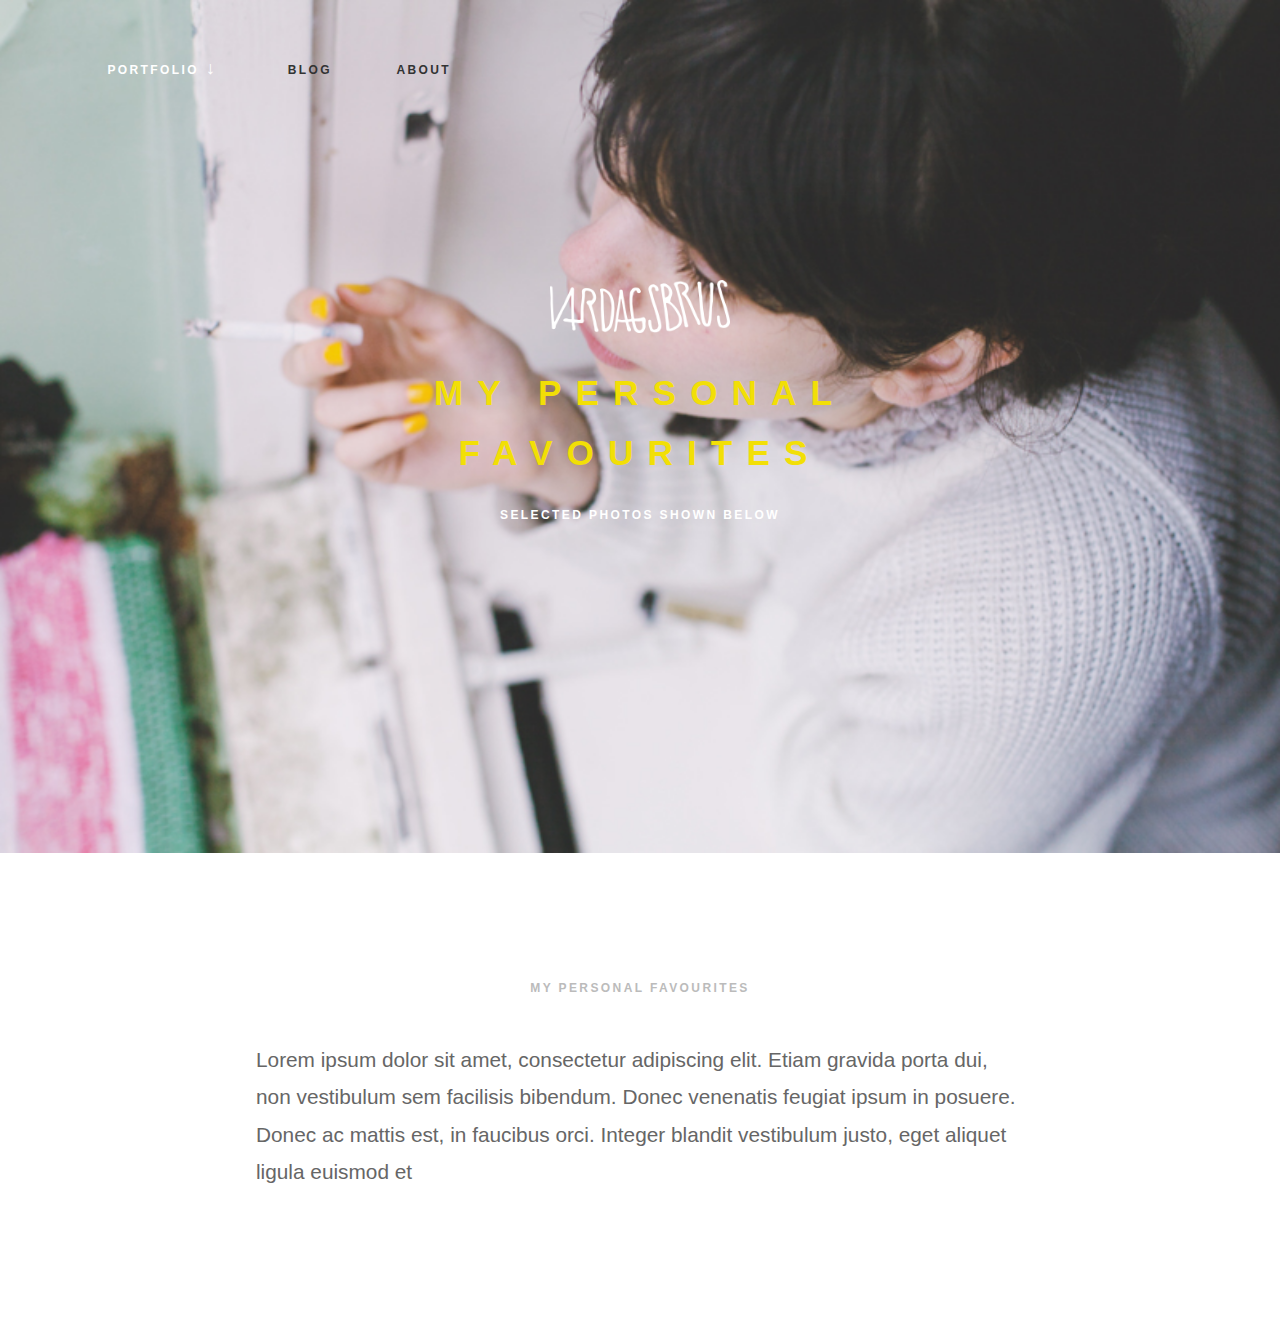
==== commit f1681b5d: "Updated index page headline and added Polaroids page" ====
--- a/index.html
+++ b/index.html
@@ -30,58 +30,24 @@
 </ul>
 </nav><!-- #site-navigation -->
 
-<div class="floatinglogo">
-	<img src="img/vardagsbrus_logo_01.png" width="400" height="auto">
+<div class="floatinglogo" style="margin: -80px 0 0 0;">
+	<img src="img/vardagsbrus_logo_01.png" width="180" height="auto">
+	<h1 class="personalfavourites">My Personal<br/>Favourites</h1>
+	<h2 style="color: #fff; margin-top: 25px;">Selected photos shown below</h2>
+
 </div>
 
 
 <img class="single" src="img/main3.jpg">
 
 <div class="text-full">
-<h2>About my portfolio</h2>
+<h2>My Personal Favourites</h2>
 <p>
 Lorem ipsum dolor sit amet, consectetur adipiscing elit. Etiam gravida porta dui, non vestibulum sem facilisis bibendum. Donec venenatis feugiat ipsum in posuere. Donec ac mattis est, in faucibus orci. Integer blandit vestibulum justo, eget aliquet ligula euismod et
 </p>
 </div>
 
-<div class="twothirds">
-<img src="img/formuswithlove_scaled.jpg">
-</div>
 
-<div class="onethird">
-<img src="http://www.fridasalomonsson.com/blog/wp-content/uploads/2013/02/MG_5559C.jpg">
-</div>
-
-
-<div class="text-onethird">
-<h2 style="color: #e80909;">Form Us With Love</h2>
-<p>Documentation of Form Us With Loves Showroom and party during Design Week Stockholm 2013.</p>
-</div>
-
-<img class="single" src="http://www.fridasalomonsson.com/blog/wp-content/uploads/2013/02/MG_5734C.jpg">
-
-<div class="text-half">
-<p>
-Lorem ipsum dolor sit amet, consectetur adipiscing elit. Etiam gravida porta dui, non vestibulum sem facilisis bibendum. Donec venenatis feugiat ipsum in posuere. Donec ac mattis est, in faucibus orci. Integer blandit vestibulum justo, eget aliquet ligula euismod et	
-</p>
-</div>
-
-
-<div class="half">
-<img src="http://www.fridasalomonsson.com/blog/wp-content/uploads/2013/02/Form_Us_With_Love2.jpg">
-</div>
-<div class="half">
-<img src="http://www.fridasalomonsson.com/blog/wp-content/uploads/2013/02/MG_5581C.jpg">
-</div>
-<div class="half">
-<img src="http://www.fridasalomonsson.com/blog/wp-content/uploads/2013/02/MG_5498C.jpg">
-</div>
-
-<!--
-<div class="text-half2">
-<p>Lorem ipsum dolor sit amet, consectetur adipiscing elit. Quisque pretium nunc est, et facilisis turpis mattis vitae. </p>
-</div>
--->
 
 
 <script type="text/javascript">
@@ -101,18 +67,17 @@
 </script>
 
 <div id="dropdown-3" class="dropdown dropdown-tip dropdown-scroll">
-		<ul class="dropdown-menu">
-			<li><a href="#"><div class="project-title-wrap">Personal favourites</div><img src="img/main3.jpg" width="280" height="auto"></a></li>
-			<li><a href="#"><div class="project-title-wrap">Form us with love</div><img src="http://www.fridasalomonsson.com/blog/wp-content/uploads/2013/02/MG_5734C.jpg" width="280" height="auto"></a></li>
-			<li><a href="#"><div class="project-title-wrap">Bonniers Konsthall</div><img src="http://payload227.cargocollective.com/1/13/445585/6857753/jenny_wilson_frida_vega_salomonsson_o.jpg" width="280" height="auto"></a></li>
-			<li><a href="#"><div class="project-title-wrap">Project 4</div><img src="img/main4.jpg" width="280" height="auto"></a></li>
-			<li><a href="#"><div class="project-title-wrap">Project 5</div><img src="img/main1.jpg" width="280" height="auto"></a></li>
-			<li><a href="#"><div class="project-title-wrap">Project 6</div><img src="img/main3.jpg" width="280" height="auto"></a></li>
-			<li><a href="#"><div class="project-title-wrap">Project 7</div><img src="img/main2.jpg" width="280" height="auto"></a></li>
-			<!--<li class="dropdown-divider"></li>-->
-
-		</ul>
-	</div>	
+	<ul class="dropdown-menu">
+		<li><a href="index.html" class="project-link project1"><div class="project-title-wrap">Personal favourites</div></a></li>
+		<li><a href="formuswithlove.html" class="project-link project2"><div class="project-title-wrap">Form us with love</div></a></li>
+		<li><a href="index.html" class="project-link project3"><div class="project-title-wrap">Bonniers Konsthall</div></a></li>
+		<li><a href="polaroids.html" class="project-link project4"><div class="project-title-wrap">Polaroids</div></a></li>
+		<li><a href="index.html" class="project-link project5"><div class="project-title-wrap">Project 5</div></a></li>
+		<li><a href="index.html" class="project-link project6"><div class="project-title-wrap">Project 6</div></a></li>
+		<li><a href="index.html" class="project-link project7"><div class="project-title-wrap">Project 7</div></a></li>
+		<!--<li class="dropdown-divider"></li>-->
+	</ul>
+</div>	
 
 </body>
 </html>
--- a/css/style.css
+++ b/css/style.css
@@ -53,17 +53,6 @@
 	clear: both;
 } 
 
-h1 {
-	font-family: Helvetica, sans-serif;
-	text-transform: uppercase;
-	letter-spacing: 0.08em;
-	text-align: left;
-	color: #d7ec95;
-	font-size: 170%;
-	margin: 0 0 0.4em 0;
-}
-
-
 h2 {
 	text-decoration: none;
 	font-weight: bold;
@@ -188,19 +177,58 @@
 	float: left;
 	background-color: transparent;
 }
-/* ----------------------- Logo ----------------------- */
+/* ----------------------- Floating Headline ----------------------- */
+
 
 .floatinglogo {
 	position: absolute;
-	margin: 0px 0 0 -200px; /* -16.8% */
+	width: 100%;
+	text-align: center;
 	top: 40%;
-	left: 50%;
     animation: fadein 2s;
     -moz-animation: fadein 2s; /* Firefox */
     -webkit-animation: fadein 2s; /* Safari and Chrome */
     -o-animation: fadein 2s; /* Opera */
-
-}
+}
+
+
+h1.formuswithlove {
+	font-family: Helvetica, Arial, sans-serif;
+	font-weight: bold;
+	text-transform: capitalize;
+	letter-spacing: 0em;
+	line-height: 1.1em;
+	margin: -40px 0 0 0;
+	text-align: center;
+	color: #e80909;
+	font-size: 5em;
+}
+h1.personalfavourites {
+	font-family: Helvetica, Arial, sans-serif;
+	font-weight: bold;
+	text-transform: uppercase;
+	letter-spacing: 0.4em;
+	line-height: 1.7em;
+	margin: 30px 0 0 0;
+	text-align: center;
+	color: #f2df06;
+	font-size: 2.2em;
+}
+
+/*h1 {
+	font-family: Helvetica, Arial, sans-serif;
+	font-weight: bold;
+	text-transform: uppercase;
+	letter-spacing: 0.2em;
+	line-height: 2em;
+	margin: -80px 0 0 0;
+	text-align: center;
+	color: #f7e41c;
+	font-size: 220%;
+}*/
+
+
+
 @keyframes fadein {
     from {
         opacity:0;
@@ -226,12 +254,8 @@
     }
 }
 @-o-keyframes fadein { /* Opera */
-    from {
-        opacity:0;
-    }
-    to {
-        opacity: 1;
-    }
+    from { opacity:0; }
+    to { opacity: 1;}
 }
 
 	
@@ -447,19 +471,16 @@
 	padding: 8%;
 	float: left;
 }
-
 .floatinglogo {
-	display: none;
 	position: absolute;
-	top: 38%;
-	left: 55%;
-	width: 40%;
-}
-
-.arrow_left {
-	display: none;
-	}
-
+	width: 100%;
+	text-align: center;
+	top: 30%;
+    animation: fadein 2s;
+    -moz-animation: fadein 2s; /* Firefox */
+    -webkit-animation: fadein 2s; /* Safari and Chrome */
+    -o-animation: fadein 2s; /* Opera */
+}
 
 } /* end media query */
 
